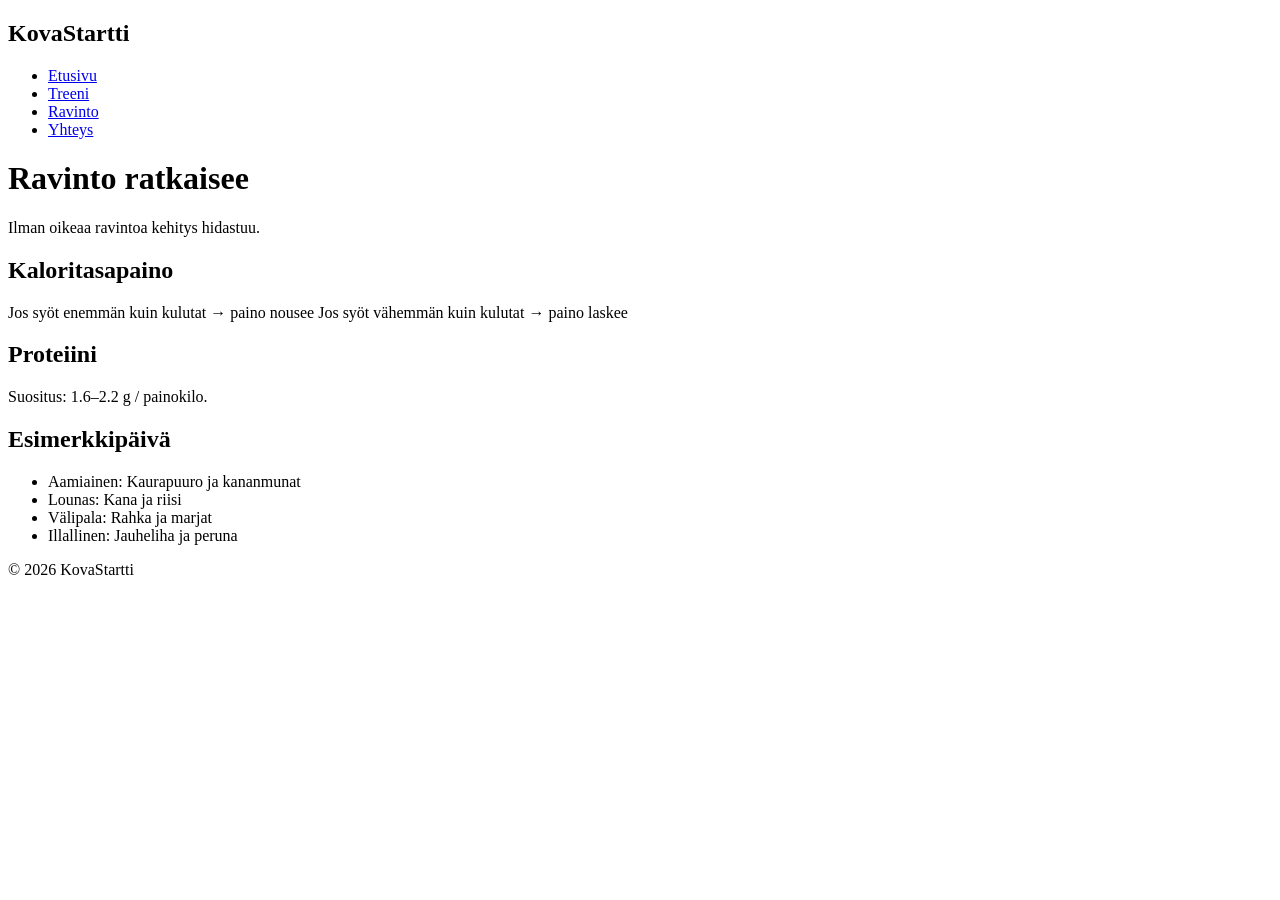
==== ravinto.html @ 3cdd0b9e "Add files via upload" ====
<!DOCTYPE html>
<html lang="fi">

<head>

<meta charset="UTF-8">
<meta name="viewport" content="width=device-width, initial-scale=1.0">

<title>Ravinto lihaskasvuun – KovaStartti</title>

<meta name="description" content="Ravinto-ohjeet lihaskasvuun ja rasvanpolttoon.">

<link rel="stylesheet" href="css/style.css">

</head>

<body>

<header>
<nav>

<h2>KovaStartti</h2>

<ul>

<li><a href="index.html">Etusivu</a></li>
<li><a href="treeni.html">Treeni</a></li>
<li><a href="ravinto.html">Ravinto</a></li>
<li><a href="yhteys.html">Yhteys</a></li>

</ul>

</nav>
</header>

<main>

<h1>Ravinto ratkaisee</h1>

<p>
Ilman oikeaa ravintoa kehitys hidastuu.
</p>

<h2>Kaloritasapaino</h2>

<p>
Jos syöt enemmän kuin kulutat → paino nousee  
Jos syöt vähemmän kuin kulutat → paino laskee
</p>

<h2>Proteiini</h2>

<p>
Suositus: 1.6–2.2 g / painokilo.
</p>

<h2>Esimerkkipäivä</h2>

<ul>

<li>Aamiainen: Kaurapuuro ja kananmunat</li>
<li>Lounas: Kana ja riisi</li>
<li>Välipala: Rahka ja marjat</li>
<li>Illallinen: Jauheliha ja peruna</li>

</ul>

</main>

<footer>

<p>© 2026 KovaStartti</p>

</footer>

</body>

</html>
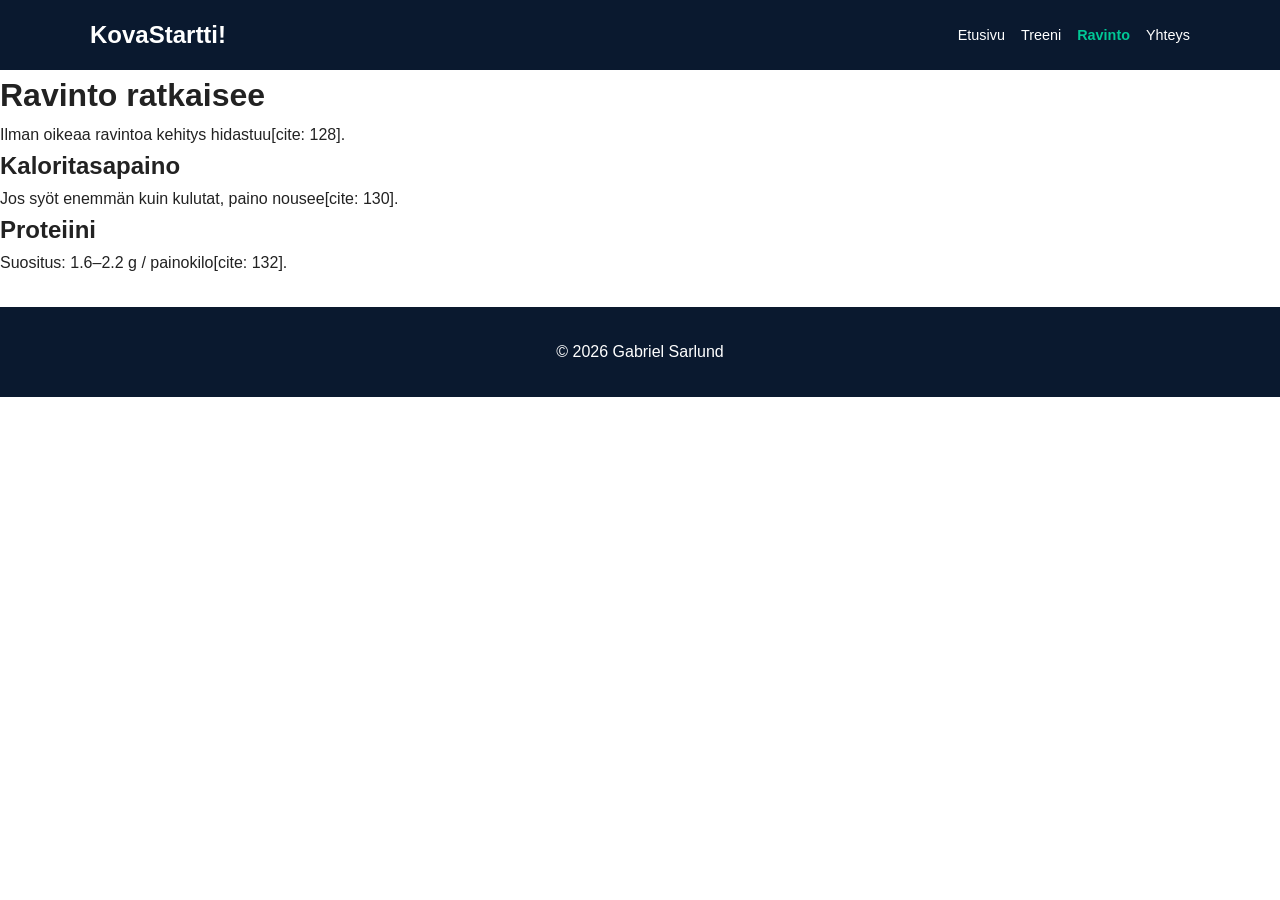
==== commit d2c100d2: "Add files via upload" ====
--- a/ravinto.html
+++ b/ravinto.html
@@ -1,78 +1,21 @@
 <!DOCTYPE html>
 <html lang="fi">
-
 <head>
-
-<meta charset="UTF-8">
-<meta name="viewport" content="width=device-width, initial-scale=1.0">
-
-<title>Ravinto lihaskasvuun – KovaStartti</title>
-
-<meta name="description" content="Ravinto-ohjeet lihaskasvuun ja rasvanpolttoon.">
-
-<link rel="stylesheet" href="css/style.css">
-
+    <meta charset="UTF-8">
+    <meta name="viewport" content="width=device-width, initial-scale=1.0">
+    <title>Ravinto - KovaStartti!</title>
+    <link rel="stylesheet" href="style.css">
 </head>
-
 <body>
-
-<header>
-<nav>
-
-<h2>KovaStartti</h2>
-
-<ul>
-
-<li><a href="index.html">Etusivu</a></li>
-<li><a href="treeni.html">Treeni</a></li>
-<li><a href="ravinto.html">Ravinto</a></li>
-<li><a href="yhteys.html">Yhteys</a></li>
-
-</ul>
-
-</nav>
-</header>
-
-<main>
-
-<h1>Ravinto ratkaisee</h1>
-
-<p>
-Ilman oikeaa ravintoa kehitys hidastuu.
-</p>
-
-<h2>Kaloritasapaino</h2>
-
-<p>
-Jos syöt enemmän kuin kulutat → paino nousee  
-Jos syöt vähemmän kuin kulutat → paino laskee
-</p>
-
-<h2>Proteiini</h2>
-
-<p>
-Suositus: 1.6–2.2 g / painokilo.
-</p>
-
-<h2>Esimerkkipäivä</h2>
-
-<ul>
-
-<li>Aamiainen: Kaurapuuro ja kananmunat</li>
-<li>Lounas: Kana ja riisi</li>
-<li>Välipala: Rahka ja marjat</li>
-<li>Illallinen: Jauheliha ja peruna</li>
-
-</ul>
-
-</main>
-
-<footer>
-
-<p>© 2026 KovaStartti</p>
-
-</footer>
-
+    <header><nav class="navbar"><a href="index.html" class="logo">KovaStartti!</a><ul class="nav-links"><li><a href="index.html">Etusivu</a></li><li><a href="treeni.html">Treeni</a></li><li><a href="ravinto.html" class="active">Ravinto</a></li><li><a href="yhteys.html">Yhteys</a></li></ul></nav></header>
+    <main>
+        <h1>Ravinto ratkaisee</h1>
+        <p>Ilman oikeaa ravintoa kehitys hidastuu[cite: 128].</p>
+        <h2>Kaloritasapaino</h2>
+        <p>Jos syöt enemmän kuin kulutat, paino nousee[cite: 130].</p>
+        <h2>Proteiini</h2>
+        <p>Suositus: 1.6–2.2 g / painokilo[cite: 132].</p>
+    </main>
+    <footer><p>&copy; 2026 Gabriel Sarlund</p></footer>
 </body>
-
 </html>
--- a/style.css
+++ b/style.css
@@ -0,0 +1,38 @@
+:root {
+    --primary: #0A192F;
+    --accent: #00C896;
+    --text: #222222;
+    --white: #FFFFFF;
+}
+
+* { box-sizing: border-box; margin: 0; padding: 0; }
+
+body {
+    font-family: 'Open Sans', sans-serif;
+    color: var(--text);
+    line-height: 1.6;
+}
+
+h1, h2 { font-family: 'Montserrat', sans-serif; }
+
+/* Navigaatio */
+header { background: var(--primary); padding: 1rem; position: sticky; top: 0; z-index: 1000; }
+.navbar { display: flex; justify-content: space-between; align-items: center; max-width: 1100px; margin: 0 auto; }
+.logo { color: var(--white); text-decoration: none; font-weight: bold; font-size: 1.5rem; }
+.nav-links { list-style: none; display: flex; gap: 1rem; }
+.nav-links a { color: var(--white); text-decoration: none; font-size: 0.9rem; }
+.nav-links a.active { color: var(--accent); font-weight: bold; }
+
+/* Hero-osio */
+.hero { background: #f4f4f4; padding: 4rem 1rem; text-align: center; }
+.cta { background: var(--accent); color: var(--white); padding: 0.8rem 1.5rem; border-radius: 5px; text-decoration: none; display: inline-block; margin-top: 1rem; font-weight: bold; }
+
+/* Kortit ja Responsiivisuus */
+.grid { display: grid; grid-template-columns: 1fr; gap: 1.5rem; padding: 2rem 1rem; max-width: 1100px; margin: 0 auto; }
+.card { border: 1px solid #ddd; padding: 1.5rem; border-radius: 8px; text-align: center; }
+
+@media (min-width: 768px) {
+    .grid { grid-template-columns: repeat(3, 1fr); }
+}
+
+footer { background: var(--primary); color: var(--white); text-align: center; padding: 2rem; margin-top: 2rem; }
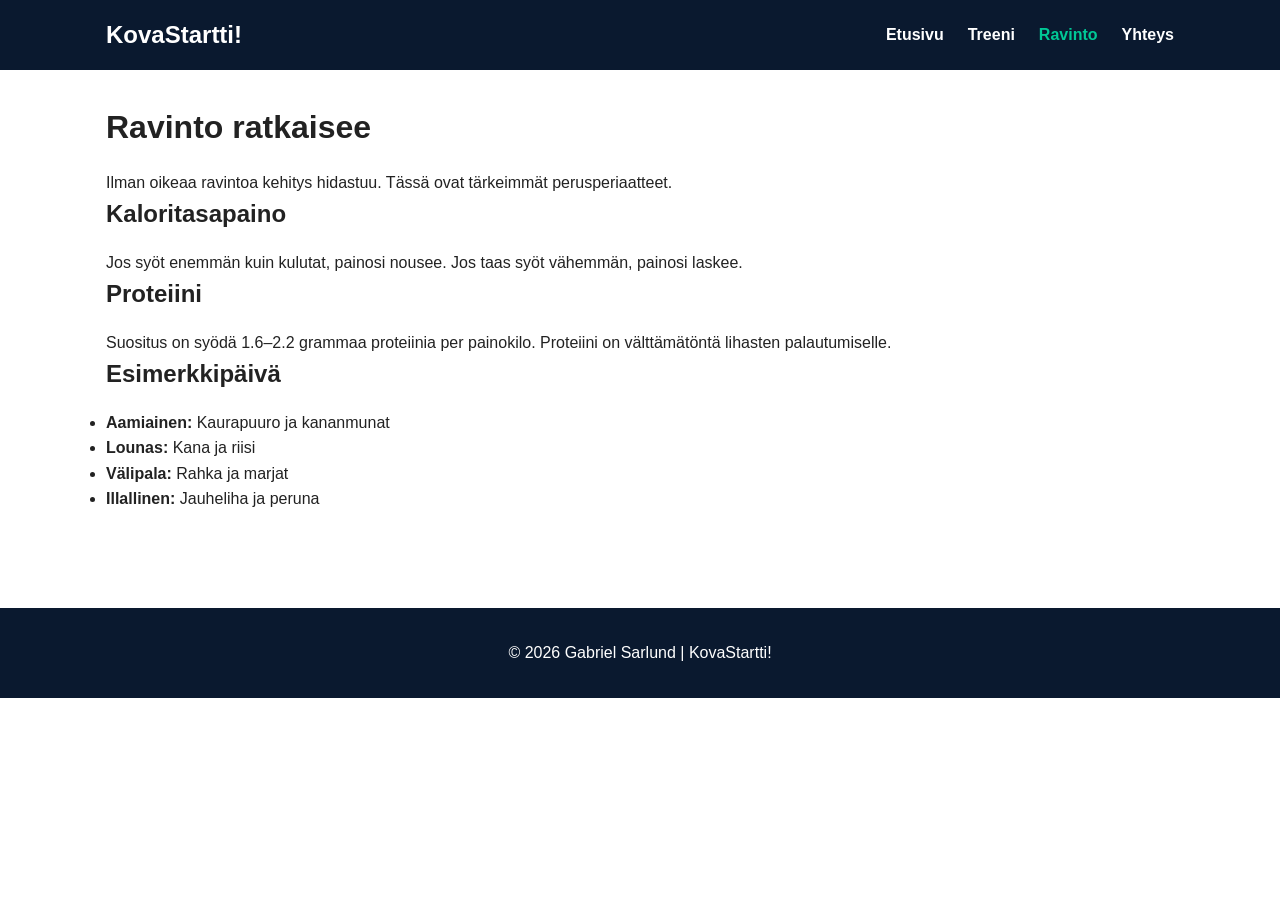
==== commit a41714d0: "Add files via upload Päivitetyt" ====
--- a/ravinto.html
+++ b/ravinto.html
@@ -3,19 +3,44 @@
 <head>
     <meta charset="UTF-8">
     <meta name="viewport" content="width=device-width, initial-scale=1.0">
+    <meta name="description" content="KovaStartti! - Opi ravinnon perusperiaatteet.">
     <title>Ravinto - KovaStartti!</title>
     <link rel="stylesheet" href="style.css">
 </head>
 <body>
-    <header><nav class="navbar"><a href="index.html" class="logo">KovaStartti!</a><ul class="nav-links"><li><a href="index.html">Etusivu</a></li><li><a href="treeni.html">Treeni</a></li><li><a href="ravinto.html" class="active">Ravinto</a></li><li><a href="yhteys.html">Yhteys</a></li></ul></nav></header>
+    <header>
+        <nav class="navbar">
+            <a href="index.html" class="logo">KovaStartti!</a>
+            <ul class="nav-links">
+                <li><a href="index.html">Etusivu</a></li>
+                <li><a href="treeni.html">Treeni</a></li>
+                <li><a href="ravinto.html" class="active">Ravinto</a></li>
+                <li><a href="yhteys.html">Yhteys</a></li>
+            </ul>
+        </nav>
+    </header>
+
     <main>
         <h1>Ravinto ratkaisee</h1>
-        <p>Ilman oikeaa ravintoa kehitys hidastuu[cite: 128].</p>
+        <p>Ilman oikeaa ravintoa kehitys hidastuu. Tässä ovat tärkeimmät perusperiaatteet.</p>
+
         <h2>Kaloritasapaino</h2>
-        <p>Jos syöt enemmän kuin kulutat, paino nousee[cite: 130].</p>
+        <p>Jos syöt enemmän kuin kulutat, painosi nousee. Jos taas syöt vähemmän, painosi laskee.</p>
+
         <h2>Proteiini</h2>
-        <p>Suositus: 1.6–2.2 g / painokilo[cite: 132].</p>
+        <p>Suositus on syödä 1.6–2.2 grammaa proteiinia per painokilo. Proteiini on välttämätöntä lihasten palautumiselle.</p>
+
+        <h2>Esimerkkipäivä</h2>
+        <ul>
+            <li><strong>Aamiainen:</strong> Kaurapuuro ja kananmunat</li>
+            <li><strong>Lounas:</strong> Kana ja riisi</li>
+            <li><strong>Välipala:</strong> Rahka ja marjat</li>
+            <li><strong>Illallinen:</strong> Jauheliha ja peruna</li>
+        </ul>
     </main>
-    <footer><p>&copy; 2026 Gabriel Sarlund</p></footer>
+
+    <footer>
+        <p>&copy; 2026 Gabriel Sarlund | KovaStartti!</p>
+    </footer>
 </body>
 </html>
--- a/style.css
+++ b/style.css
@@ -5,7 +5,11 @@
     --white: #FFFFFF;
 }
 
-* { box-sizing: border-box; margin: 0; padding: 0; }
+* {
+    box-sizing: border-box;
+    margin: 0;
+    padding: 0;
+}
 
 body {
     font-family: 'Open Sans', sans-serif;
@@ -13,26 +17,123 @@
     line-height: 1.6;
 }
 
-h1, h2 { font-family: 'Montserrat', sans-serif; }
+h1, h2 {
+    font-family: 'Montserrat', sans-serif;
+    margin-bottom: 1rem;
+}
 
-/* Navigaatio */
-header { background: var(--primary); padding: 1rem; position: sticky; top: 0; z-index: 1000; }
-.navbar { display: flex; justify-content: space-between; align-items: center; max-width: 1100px; margin: 0 auto; }
-.logo { color: var(--white); text-decoration: none; font-weight: bold; font-size: 1.5rem; }
-.nav-links { list-style: none; display: flex; gap: 1rem; }
-.nav-links a { color: var(--white); text-decoration: none; font-size: 0.9rem; }
-.nav-links a.active { color: var(--accent); font-weight: bold; }
+header {
+    background-color: var(--primary);
+    padding: 1rem 0;
+    position: sticky;
+    top: 0;
+    z-index: 1000;
+}
 
-/* Hero-osio */
-.hero { background: #f4f4f4; padding: 4rem 1rem; text-align: center; }
-.cta { background: var(--accent); color: var(--white); padding: 0.8rem 1.5rem; border-radius: 5px; text-decoration: none; display: inline-block; margin-top: 1rem; font-weight: bold; }
+.navbar {
+    display: flex;
+    justify-content: space-between;
+    align-items: center;
+    max-width: 1100px;
+    margin: 0 auto;
+    padding: 0 1rem;
+}
 
-/* Kortit ja Responsiivisuus */
-.grid { display: grid; grid-template-columns: 1fr; gap: 1.5rem; padding: 2rem 1rem; max-width: 1100px; margin: 0 auto; }
-.card { border: 1px solid #ddd; padding: 1.5rem; border-radius: 8px; text-align: center; }
+.logo {
+    color: var(--white);
+    text-decoration: none;
+    font-weight: bold;
+    font-size: 1.5rem;
+}
+
+.nav-links {
+    list-style: none;
+    display: flex;
+    gap: 1.5rem;
+}
+
+.nav-links a {
+    color: var(--white);
+    text-decoration: none;
+    font-weight: 600;
+}
+
+.nav-links a.active {
+    color: var(--accent);
+}
+
+.hero {
+    background-color: #f4f4f4;
+    padding: 5rem 1rem;
+    text-align: center;
+}
+
+.cta {
+    background-color: var(--accent);
+    color: var(--white);
+    padding: 1rem 2rem;
+    text-decoration: none;
+    border-radius: 5px;
+    display: inline-block;
+    margin-top: 1.5rem;
+    font-weight: bold;
+}
+
+main {
+    max-width: 1100px;
+    margin: 0 auto;
+    padding: 2rem 1rem;
+}
+
+.grid {
+    display: grid;
+    grid-template-columns: 1fr;
+    gap: 2rem;
+    padding: 2rem 0;
+}
+
+.card {
+    padding: 2rem;
+    border: 1px solid #ddd;
+    border-radius: 8px;
+    text-align: center;
+}
+
+form {
+    display: flex;
+    flex-direction: column;
+    gap: 1rem;
+    max-width: 500px;
+    margin: 2rem auto;
+}
+
+input, textarea {
+    padding: 0.8rem;
+    border: 1px solid #ccc;
+    border-radius: 4px;
+    width: 100%;
+}
+
+button {
+    background-color: var(--accent);
+    color: white;
+    border: none;
+    padding: 1rem;
+    cursor: pointer;
+    border-radius: 4px;
+    font-weight: bold;
+}
+
+footer {
+    background-color: var(--primary);
+    color: var(--white);
+    text-align: center;
+    padding: 2rem;
+    margin-top: 4rem;
+}
 
 @media (min-width: 768px) {
-    .grid { grid-template-columns: repeat(3, 1fr); }
-}
-
-footer { background: var(--primary); color: var(--white); text-align: center; padding: 2rem; margin-top: 2rem; }+    .grid {
+        grid-template-columns: repeat(3, 1fr);
+    }
+}
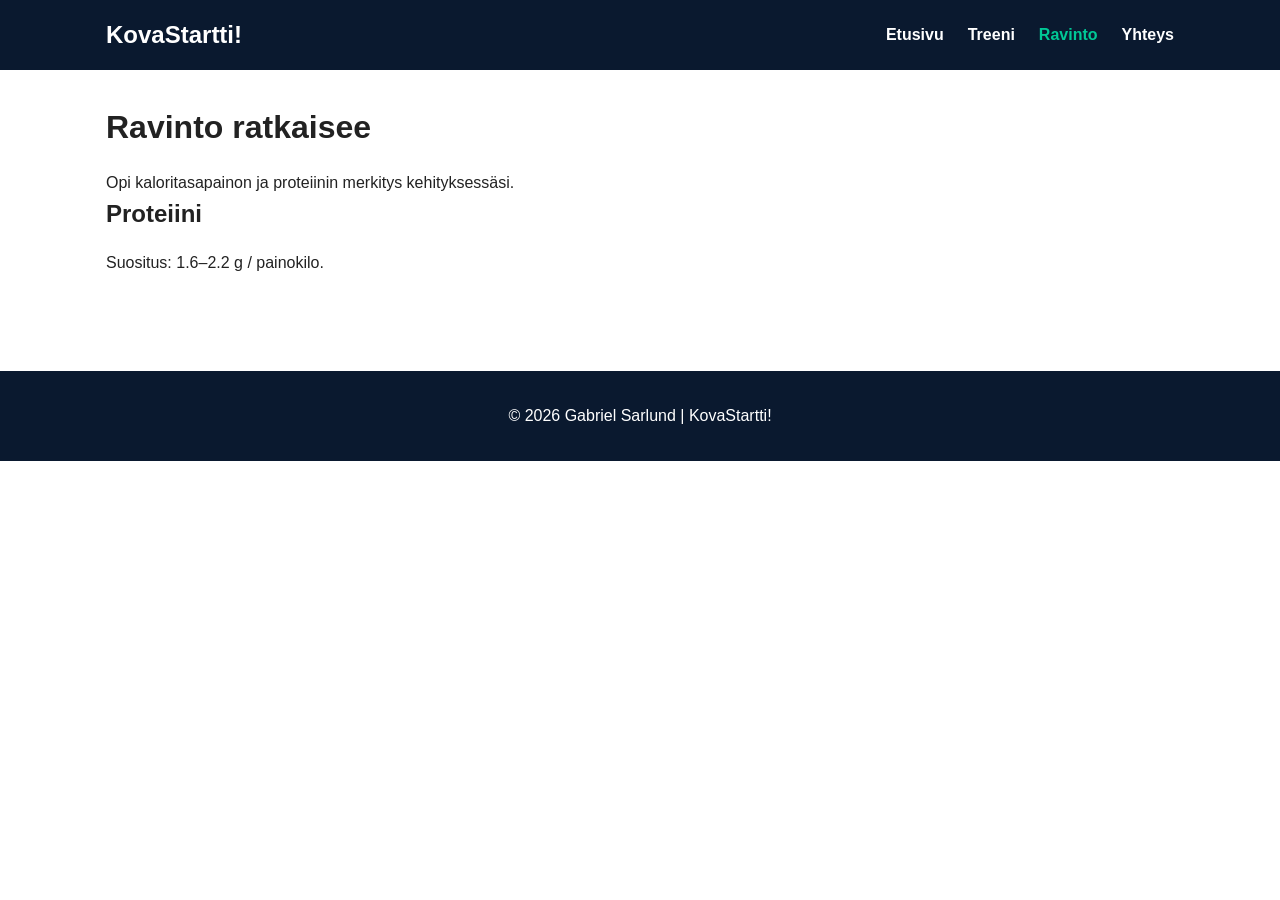
==== commit 355d476b: "Update ravinto.html" ====
--- a/ravinto.html
+++ b/ravinto.html
@@ -3,7 +3,6 @@
 <head>
     <meta charset="UTF-8">
     <meta name="viewport" content="width=device-width, initial-scale=1.0">
-    <meta name="description" content="KovaStartti! - Opi ravinnon perusperiaatteet.">
     <title>Ravinto - KovaStartti!</title>
     <link rel="stylesheet" href="style.css">
 </head>
@@ -19,28 +18,12 @@
             </ul>
         </nav>
     </header>
-
     <main>
         <h1>Ravinto ratkaisee</h1>
-        <p>Ilman oikeaa ravintoa kehitys hidastuu. Tässä ovat tärkeimmät perusperiaatteet.</p>
-
-        <h2>Kaloritasapaino</h2>
-        <p>Jos syöt enemmän kuin kulutat, painosi nousee. Jos taas syöt vähemmän, painosi laskee.</p>
-
+        <p>Opi kaloritasapainon ja proteiinin merkitys kehityksessäsi.</p>
         <h2>Proteiini</h2>
-        <p>Suositus on syödä 1.6–2.2 grammaa proteiinia per painokilo. Proteiini on välttämätöntä lihasten palautumiselle.</p>
-
-        <h2>Esimerkkipäivä</h2>
-        <ul>
-            <li><strong>Aamiainen:</strong> Kaurapuuro ja kananmunat</li>
-            <li><strong>Lounas:</strong> Kana ja riisi</li>
-            <li><strong>Välipala:</strong> Rahka ja marjat</li>
-            <li><strong>Illallinen:</strong> Jauheliha ja peruna</li>
-        </ul>
+        <p>Suositus: 1.6–2.2 g / painokilo.</p>
     </main>
-
-    <footer>
-        <p>&copy; 2026 Gabriel Sarlund | KovaStartti!</p>
-    </footer>
+    <footer><p>&copy; 2026 Gabriel Sarlund | KovaStartti!</p></footer>
 </body>
-</html>+</html>
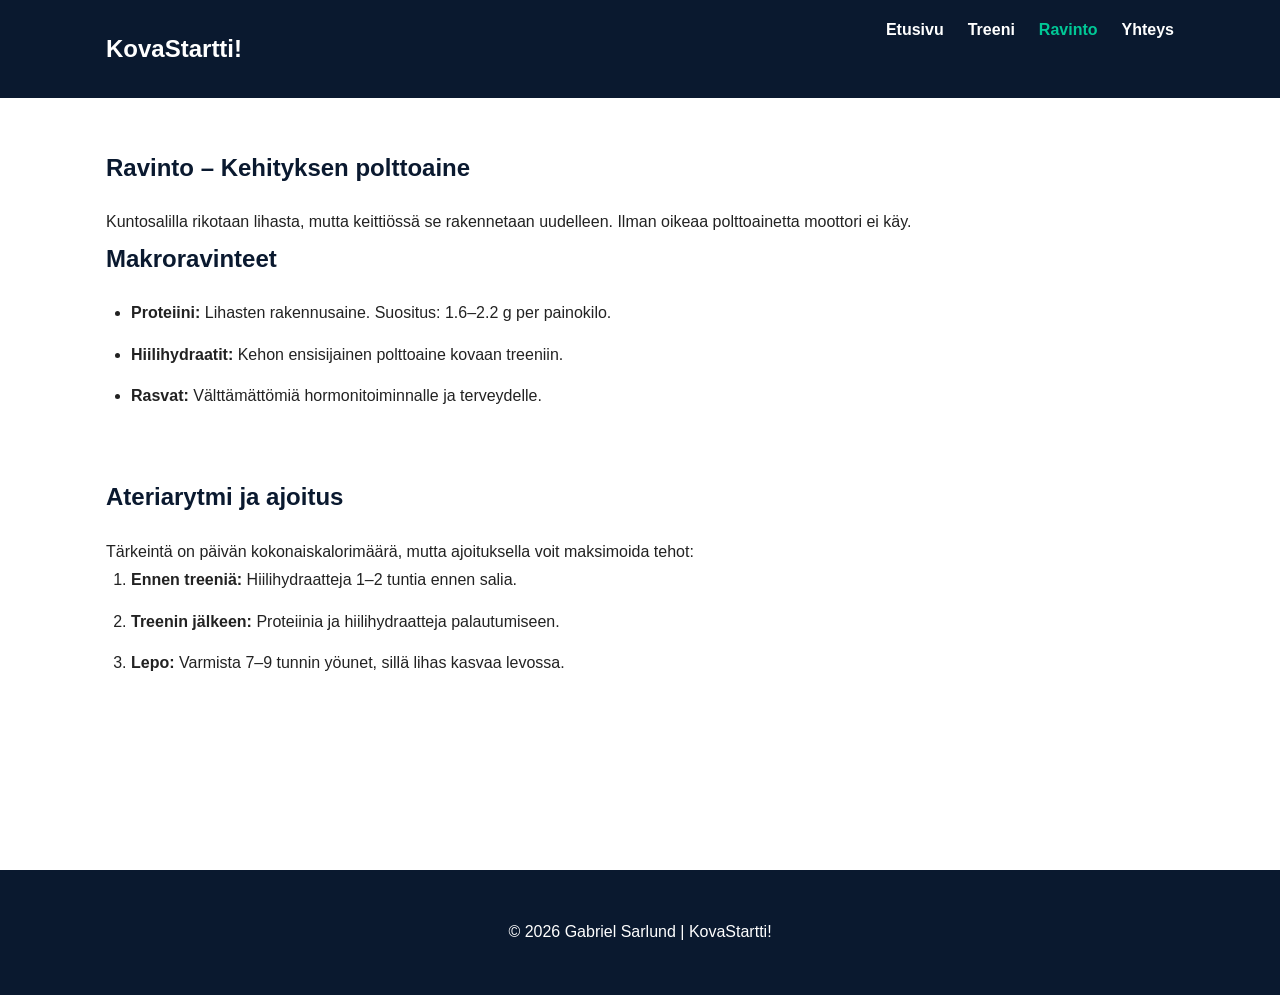
==== commit 1a7d25de: "Update ravinto.html" ====
--- a/ravinto.html
+++ b/ravinto.html
@@ -19,10 +19,27 @@
         </nav>
     </header>
     <main>
-        <h1>Ravinto ratkaisee</h1>
-        <p>Opi kaloritasapainon ja proteiinin merkitys kehityksessäsi.</p>
-        <h2>Proteiini</h2>
-        <p>Suositus: 1.6–2.2 g / painokilo.</p>
+        <section>
+            <h1>Ravinto – Kehityksen polttoaine</h1>
+            <p>Kuntosalilla rikotaan lihasta, mutta keittiössä se rakennetaan uudelleen. Ilman oikeaa polttoainetta moottori ei käy.</p>
+
+            <h2>Makroravinteet</h2>
+            <ul>
+                <li><strong>Proteiini:</strong> Lihasten rakennusaine. Suositus: 1.6–2.2 g per painokilo.</li>
+                <li><strong>Hiilihydraatit:</strong> Kehon ensisijainen polttoaine kovaan treeniin.</li>
+                <li><strong>Rasvat:</strong> Välttämättömiä hormonitoiminnalle ja terveydelle.</li>
+            </ul>
+        </section>
+
+        <section>
+            <h2>Ateriarytmi ja ajoitus</h2>
+            <p>Tärkeintä on päivän kokonaiskalorimäärä, mutta ajoituksella voit maksimoida tehot:</p>
+            <ol>
+                <li><strong>Ennen treeniä:</strong> Hiilihydraatteja 1–2 tuntia ennen salia.</li>
+                <li><strong>Treenin jälkeen:</strong> Proteiinia ja hiilihydraatteja palautumiseen.</li>
+                <li><strong>Lepo:</strong> Varmista 7–9 tunnin yöunet, sillä lihas kasvaa levossa.</li>
+            </ol>
+        </section>
     </main>
     <footer><p>&copy; 2026 Gabriel Sarlund | KovaStartti!</p></footer>
 </body>
--- a/style.css
+++ b/style.css
@@ -5,135 +5,42 @@
     --white: #FFFFFF;
 }
 
-* {
-    box-sizing: border-box;
-    margin: 0;
-    padding: 0;
-}
+* { box-sizing: border-box; margin: 0; padding: 0; }
 
 body {
     font-family: 'Open Sans', sans-serif;
     color: var(--text);
-    line-height: 1.6;
+    line-height: 1.8;
 }
 
-h1, h2 {
-    font-family: 'Montserrat', sans-serif;
-    margin-bottom: 1rem;
-}
+h1, h2, h3 { font-family: 'Montserrat', sans-serif; margin-bottom: 1.2rem; color: var(--primary); }
 
-header {
-    background-color: var(--primary);
-    padding: 1rem 0;
-    position: sticky;
-    top: 0;
-    z-index: 1000;
-}
+header { background-color: var(--primary); padding: 1rem 0; position: sticky; top: 0; z-index: 1000; }
+.navbar { display: flex; justify-content: space-between; align-items: center; max-width: 1100px; margin: 0 auto; padding: 0 1rem; }
+.logo { color: var(--white); text-decoration: none; font-weight: bold; font-size: 1.5rem; }
+.nav-links { list-style: none; display: flex; gap: 1.5rem; }
+.nav-links a { color: var(--white); text-decoration: none; font-weight: 600; }
+.nav-links a.active { color: var(--accent); }
 
-.navbar {
-    display: flex;
-    justify-content: space-between;
-    align-items: center;
-    max-width: 1100px;
-    margin: 0 auto;
-    padding: 0 1rem;
-}
+main { max-width: 1100px; margin: 0 auto; padding: 3rem 1rem; }
 
-.logo {
-    color: var(--white);
-    text-decoration: none;
-    font-weight: bold;
-    font-size: 1.5rem;
-}
+.hero { background-color: #f4f4f4; padding: 5rem 1.5rem; text-align: center; border-bottom: 3px solid var(--accent); }
+.cta { background-color: var(--accent); color: var(--white); padding: 1rem 2.5rem; text-decoration: none; border-radius: 5px; display: inline-block; margin-top: 1.5rem; font-weight: bold; transition: transform 0.2s; }
+.cta:hover { transform: scale(1.05); }
 
-.nav-links {
-    list-style: none;
-    display: flex;
-    gap: 1.5rem;
-}
+.grid { display: grid; grid-template-columns: 1fr; gap: 2rem; margin: 3rem 0; }
+.card { padding: 2.5rem; border: 1px solid #ddd; border-radius: 12px; text-align: center; box-shadow: 0 4px 6px rgba(0,0,0,0.05); }
 
-.nav-links a {
-    color: var(--white);
-    text-decoration: none;
-    font-weight: 600;
-}
+section { margin-bottom: 4rem; }
+ul, ol { margin-left: 25px; margin-bottom: 1.5rem; }
+li { margin-bottom: 0.8rem; }
 
-.nav-links a.active {
-    color: var(--accent);
-}
+form { display: flex; flex-direction: column; gap: 1.2rem; max-width: 600px; margin: 2rem auto; }
+input, textarea { padding: 1rem; border: 1px solid #ccc; border-radius: 6px; font-size: 1rem; }
+button { background-color: var(--accent); color: white; border: none; padding: 1.2rem; cursor: pointer; border-radius: 6px; font-weight: bold; font-size: 1.1rem; }
 
-.hero {
-    background-color: #f4f4f4;
-    padding: 5rem 1rem;
-    text-align: center;
-}
-
-.cta {
-    background-color: var(--accent);
-    color: var(--white);
-    padding: 1rem 2rem;
-    text-decoration: none;
-    border-radius: 5px;
-    display: inline-block;
-    margin-top: 1.5rem;
-    font-weight: bold;
-}
-
-main {
-    max-width: 1100px;
-    margin: 0 auto;
-    padding: 2rem 1rem;
-}
-
-.grid {
-    display: grid;
-    grid-template-columns: 1fr;
-    gap: 2rem;
-    padding: 2rem 0;
-}
-
-.card {
-    padding: 2rem;
-    border: 1px solid #ddd;
-    border-radius: 8px;
-    text-align: center;
-}
-
-form {
-    display: flex;
-    flex-direction: column;
-    gap: 1rem;
-    max-width: 500px;
-    margin: 2rem auto;
-}
-
-input, textarea {
-    padding: 0.8rem;
-    border: 1px solid #ccc;
-    border-radius: 4px;
-    width: 100%;
-}
-
-button {
-    background-color: var(--accent);
-    color: white;
-    border: none;
-    padding: 1rem;
-    cursor: pointer;
-    border-radius: 4px;
-    font-weight: bold;
-}
-
-footer {
-    background-color: var(--primary);
-    color: var(--white);
-    text-align: center;
-    padding: 2rem;
-    margin-top: 4rem;
-}
+footer { background-color: var(--primary); color: var(--white); text-align: center; padding: 3rem; margin-top: 5rem; }
 
 @media (min-width: 768px) {
-    .grid {
-        grid-template-columns: repeat(3, 1fr);
-    }
-}+    .grid { grid-template-columns: repeat(3, 1fr); }
+}
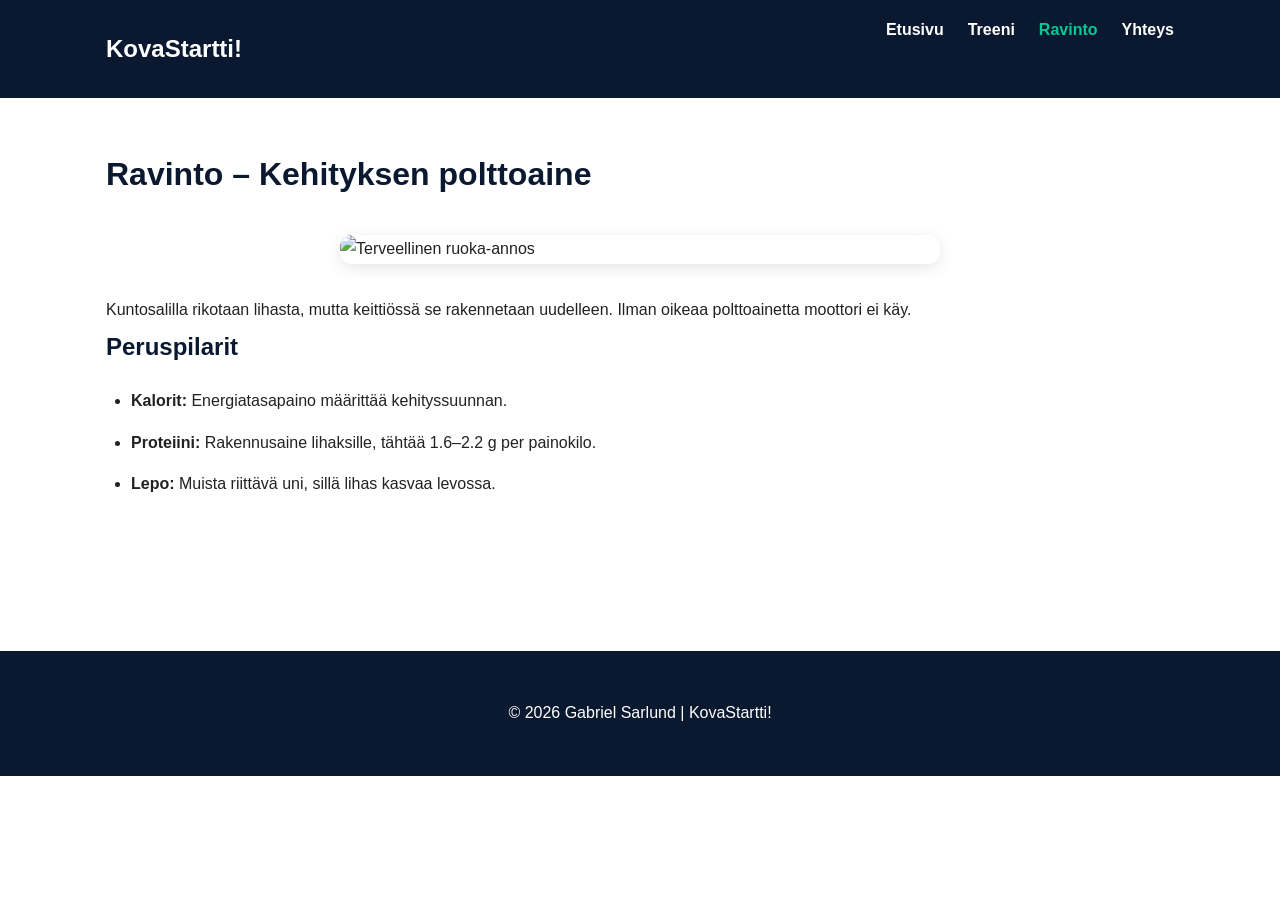
==== commit 12a07ae4: "Update ravinto.html" ====
--- a/ravinto.html
+++ b/ravinto.html
@@ -19,27 +19,15 @@
         </nav>
     </header>
     <main>
-        <section>
-            <h1>Ravinto – Kehityksen polttoaine</h1>
-            <p>Kuntosalilla rikotaan lihasta, mutta keittiössä se rakennetaan uudelleen. Ilman oikeaa polttoainetta moottori ei käy.</p>
-
-            <h2>Makroravinteet</h2>
-            <ul>
-                <li><strong>Proteiini:</strong> Lihasten rakennusaine. Suositus: 1.6–2.2 g per painokilo.</li>
-                <li><strong>Hiilihydraatit:</strong> Kehon ensisijainen polttoaine kovaan treeniin.</li>
-                <li><strong>Rasvat:</strong> Välttämättömiä hormonitoiminnalle ja terveydelle.</li>
-            </ul>
-        </section>
-
-        <section>
-            <h2>Ateriarytmi ja ajoitus</h2>
-            <p>Tärkeintä on päivän kokonaiskalorimäärä, mutta ajoituksella voit maksimoida tehot:</p>
-            <ol>
-                <li><strong>Ennen treeniä:</strong> Hiilihydraatteja 1–2 tuntia ennen salia.</li>
-                <li><strong>Treenin jälkeen:</strong> Proteiinia ja hiilihydraatteja palautumiseen.</li>
-                <li><strong>Lepo:</strong> Varmista 7–9 tunnin yöunet, sillä lihas kasvaa levossa.</li>
-            </ol>
-        </section>
+        <h1>Ravinto – Kehityksen polttoaine</h1>
+        <img src="ravinto.jpg" alt="Terveellinen ruoka-annos" class="content-img">
+        <p>Kuntosalilla rikotaan lihasta, mutta keittiössä se rakennetaan uudelleen. Ilman oikeaa polttoainetta moottori ei käy.</p>
+        <h2>Peruspilarit</h2>
+        <ul>
+            <li><strong>Kalorit:</strong> Energiatasapaino määrittää kehityssuunnan.</li>
+            <li><strong>Proteiini:</strong> Rakennusaine lihaksille, tähtää 1.6–2.2 g per painokilo.</li>
+            <li><strong>Lepo:</strong> Muista riittävä uni, sillä lihas kasvaa levossa.</li>
+        </ul>
     </main>
     <footer><p>&copy; 2026 Gabriel Sarlund | KovaStartti!</p></footer>
 </body>
--- a/style.css
+++ b/style.css
@@ -5,7 +5,11 @@
     --white: #FFFFFF;
 }
 
-* { box-sizing: border-box; margin: 0; padding: 0; }
+* { 
+    box-sizing: border-box; 
+    margin: 0; 
+    padding: 0; 
+}
 
 body {
     font-family: 'Open Sans', sans-serif;
@@ -13,34 +17,162 @@
     line-height: 1.8;
 }
 
-h1, h2, h3 { font-family: 'Montserrat', sans-serif; margin-bottom: 1.2rem; color: var(--primary); }
+h1, h2, h3 { 
+    font-family: 'Montserrat', sans-serif; 
+    margin-bottom: 1.2rem; 
+    color: var(--primary); 
+}
 
-header { background-color: var(--primary); padding: 1rem 0; position: sticky; top: 0; z-index: 1000; }
-.navbar { display: flex; justify-content: space-between; align-items: center; max-width: 1100px; margin: 0 auto; padding: 0 1rem; }
-.logo { color: var(--white); text-decoration: none; font-weight: bold; font-size: 1.5rem; }
-.nav-links { list-style: none; display: flex; gap: 1.5rem; }
-.nav-links a { color: var(--white); text-decoration: none; font-weight: 600; }
-.nav-links a.active { color: var(--accent); }
+header { 
+    background-color: var(--primary); 
+    padding: 1rem 0; 
+    position: sticky; 
+    top: 0; 
+    z-index: 1000; 
+}
 
-main { max-width: 1100px; margin: 0 auto; padding: 3rem 1rem; }
+.navbar { 
+    display: flex; 
+    justify-content: space-between; 
+    align-items: center; 
+    max-width: 1100px; 
+    margin: 0 auto; 
+    padding: 0 1rem; 
+}
 
-.hero { background-color: #f4f4f4; padding: 5rem 1.5rem; text-align: center; border-bottom: 3px solid var(--accent); }
-.cta { background-color: var(--accent); color: var(--white); padding: 1rem 2.5rem; text-decoration: none; border-radius: 5px; display: inline-block; margin-top: 1.5rem; font-weight: bold; transition: transform 0.2s; }
-.cta:hover { transform: scale(1.05); }
+.logo { 
+    color: var(--white); 
+    text-decoration: none; 
+    font-weight: bold; 
+    font-size: 1.5rem; 
+}
 
-.grid { display: grid; grid-template-columns: 1fr; gap: 2rem; margin: 3rem 0; }
-.card { padding: 2.5rem; border: 1px solid #ddd; border-radius: 12px; text-align: center; box-shadow: 0 4px 6px rgba(0,0,0,0.05); }
+.nav-links { 
+    list-style: none; 
+    display: flex; 
+    gap: 1.5rem; 
+}
 
-section { margin-bottom: 4rem; }
-ul, ol { margin-left: 25px; margin-bottom: 1.5rem; }
-li { margin-bottom: 0.8rem; }
+.nav-links a { 
+    color: var(--white); 
+    text-decoration: none; 
+    font-weight: 600; 
+}
 
-form { display: flex; flex-direction: column; gap: 1.2rem; max-width: 600px; margin: 2rem auto; }
-input, textarea { padding: 1rem; border: 1px solid #ccc; border-radius: 6px; font-size: 1rem; }
-button { background-color: var(--accent); color: white; border: none; padding: 1.2rem; cursor: pointer; border-radius: 6px; font-weight: bold; font-size: 1.1rem; }
+.nav-links a.active { 
+    color: var(--accent); 
+}
 
-footer { background-color: var(--primary); color: var(--white); text-align: center; padding: 3rem; margin-top: 5rem; }
+main { 
+    max-width: 1100px; 
+    margin: 0 auto; 
+    padding: 3rem 1rem; 
+}
+
+img {
+    max-width: 100%;
+    height: auto;
+    border-radius: 12px;
+    display: block;
+    margin: 2rem auto;
+    box-shadow: 0 4px 15px rgba(0,0,0,0.1);
+}
+
+.hero-img { 
+    width: 800px; 
+}
+
+.content-img { 
+    width: 600px; 
+}
+
+.hero { 
+    background-color: #f4f4f4; 
+    padding: 5rem 1.5rem; 
+    text-align: center; 
+    border-bottom: 3px solid var(--accent); 
+}
+
+.cta { 
+    background-color: var(--accent); 
+    color: var(--white); 
+    padding: 1rem 2.5rem; 
+    text-decoration: none; 
+    border-radius: 5px; 
+    display: inline-block; 
+    margin-top: 1.5rem; 
+    font-weight: bold; 
+    transition: transform 0.2s; 
+}
+
+.cta:hover { 
+    transform: scale(1.05); 
+}
+
+.grid { 
+    display: grid; 
+    grid-template-columns: 1fr; 
+    gap: 2rem; 
+    margin: 3rem 0; 
+}
+
+.card { 
+    padding: 2.5rem; 
+    border: 1px solid #ddd; 
+    border-radius: 12px; 
+    text-align: center; 
+    box-shadow: 0 4px 6px rgba(0,0,0,0.05); 
+}
+
+section { 
+    margin-bottom: 4rem; 
+}
+
+ul, ol { 
+    margin-left: 25px; 
+    margin-bottom: 1.5rem; 
+}
+
+li { 
+    margin-bottom: 0.8rem; 
+}
+
+form { 
+    display: flex; 
+    flex-direction: column; 
+    gap: 1.2rem; 
+    max-width: 600px; 
+    margin: 2rem auto; 
+}
+
+input, textarea { 
+    padding: 1rem; 
+    border: 1px solid #ccc; 
+    border-radius: 6px; 
+    font-size: 1rem; 
+}
+
+button { 
+    background-color: var(--accent); 
+    color: white; 
+    border: none; 
+    padding: 1.2rem; 
+    cursor: pointer; 
+    border-radius: 6px; 
+    font-weight: bold; 
+    font-size: 1.1rem; 
+}
+
+footer { 
+    background-color: var(--primary); 
+    color: var(--white); 
+    text-align: center; 
+    padding: 3rem; 
+    margin-top: 5rem; 
+}
 
 @media (min-width: 768px) {
-    .grid { grid-template-columns: repeat(3, 1fr); }
+    .grid { 
+        grid-template-columns: repeat(3, 1fr); 
+    }
 }
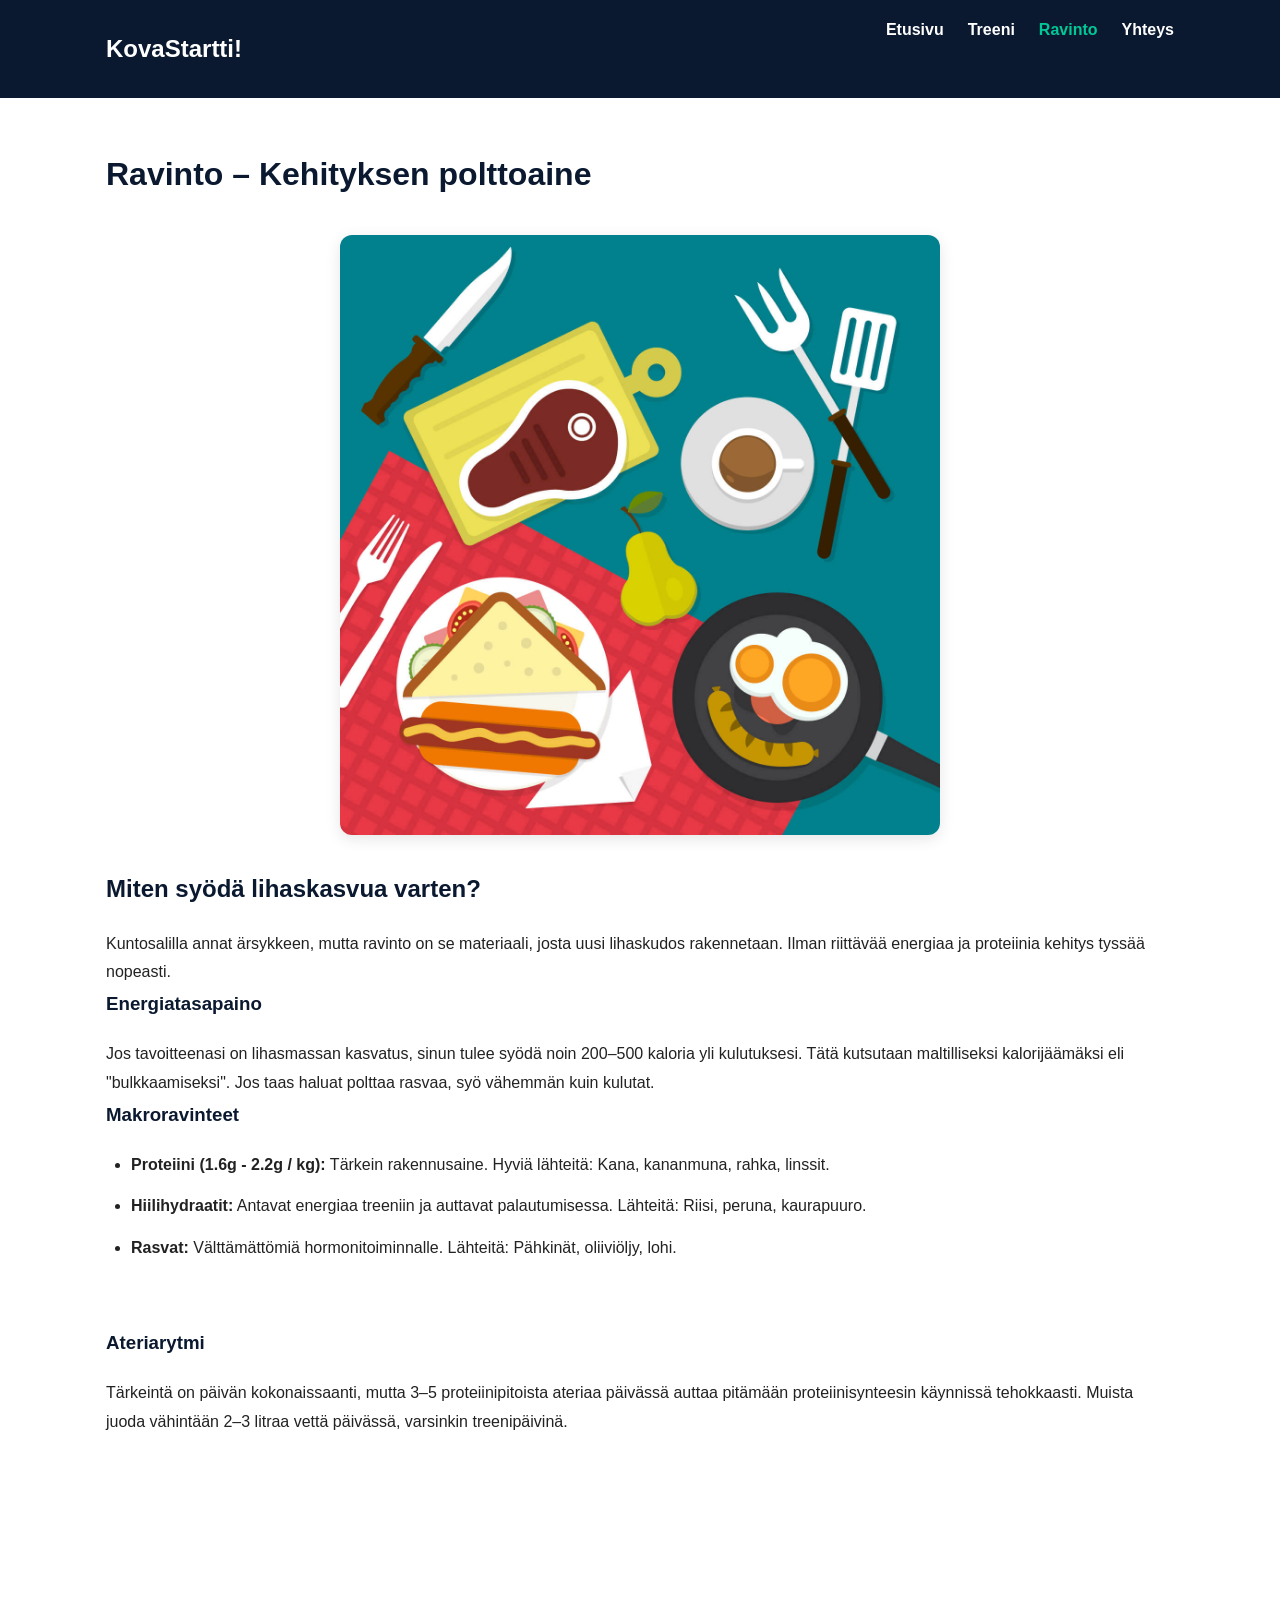
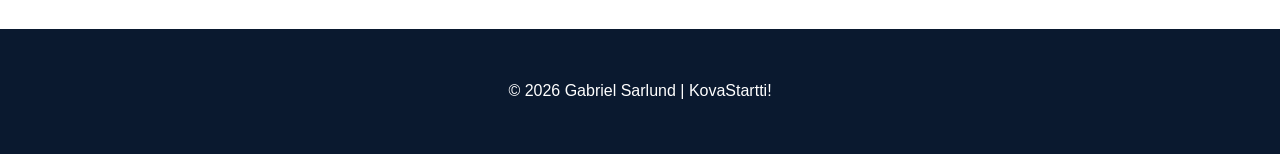
==== commit c17dad5e: "Update ravinto.html" ====
--- a/ravinto.html
+++ b/ravinto.html
@@ -20,14 +20,27 @@
     </header>
     <main>
         <h1>Ravinto – Kehityksen polttoaine</h1>
-        <img src="ravinto.jpg" alt="Terveellinen ruoka-annos" class="content-img">
-        <p>Kuntosalilla rikotaan lihasta, mutta keittiössä se rakennetaan uudelleen. Ilman oikeaa polttoainetta moottori ei käy.</p>
-        <h2>Peruspilarit</h2>
-        <ul>
-            <li><strong>Kalorit:</strong> Energiatasapaino määrittää kehityssuunnan.</li>
-            <li><strong>Proteiini:</strong> Rakennusaine lihaksille, tähtää 1.6–2.2 g per painokilo.</li>
-            <li><strong>Lepo:</strong> Muista riittävä uni, sillä lihas kasvaa levossa.</li>
-        </ul>
+        <img src="ravinto.jpg" alt="Flat design terveellinen ateria" class="content-img">
+        
+        <section>
+            <h2>Miten syödä lihaskasvua varten?</h2>
+            <p>Kuntosalilla annat ärsykkeen, mutta ravinto on se materiaali, josta uusi lihaskudos rakennetaan. Ilman riittävää energiaa ja proteiinia kehitys tyssää nopeasti.</p>
+            
+            <h3>Energiatasapaino</h3>
+            <p>Jos tavoitteenasi on lihasmassan kasvatus, sinun tulee syödä noin 200–500 kaloria yli kulutuksesi. Tätä kutsutaan maltilliseksi kalorijäämäksi eli "bulkkaamiseksi". Jos taas haluat polttaa rasvaa, syö vähemmän kuin kulutat.</p>
+
+            <h3>Makroravinteet</h3>
+            <ul>
+                <li><strong>Proteiini (1.6g - 2.2g / kg):</strong> Tärkein rakennusaine. Hyviä lähteitä: Kana, kananmuna, rahka, linssit.</li>
+                <li><strong>Hiilihydraatit:</strong> Antavat energiaa treeniin ja auttavat palautumisessa. Lähteitä: Riisi, peruna, kaurapuuro.</li>
+                <li><strong>Rasvat:</strong> Välttämättömiä hormonitoiminnalle. Lähteitä: Pähkinät, oliiviöljy, lohi.</li>
+            </ul>
+        </section>
+
+        <section>
+            <h3>Ateriarytmi</h3>
+            <p>Tärkeintä on päivän kokonaissaanti, mutta 3–5 proteiinipitoista ateriaa päivässä auttaa pitämään proteiinisynteesin käynnissä tehokkaasti. Muista juoda vähintään 2–3 litraa vettä päivässä, varsinkin treenipäivinä.</p>
+        </section>
     </main>
     <footer><p>&copy; 2026 Gabriel Sarlund | KovaStartti!</p></footer>
 </body>
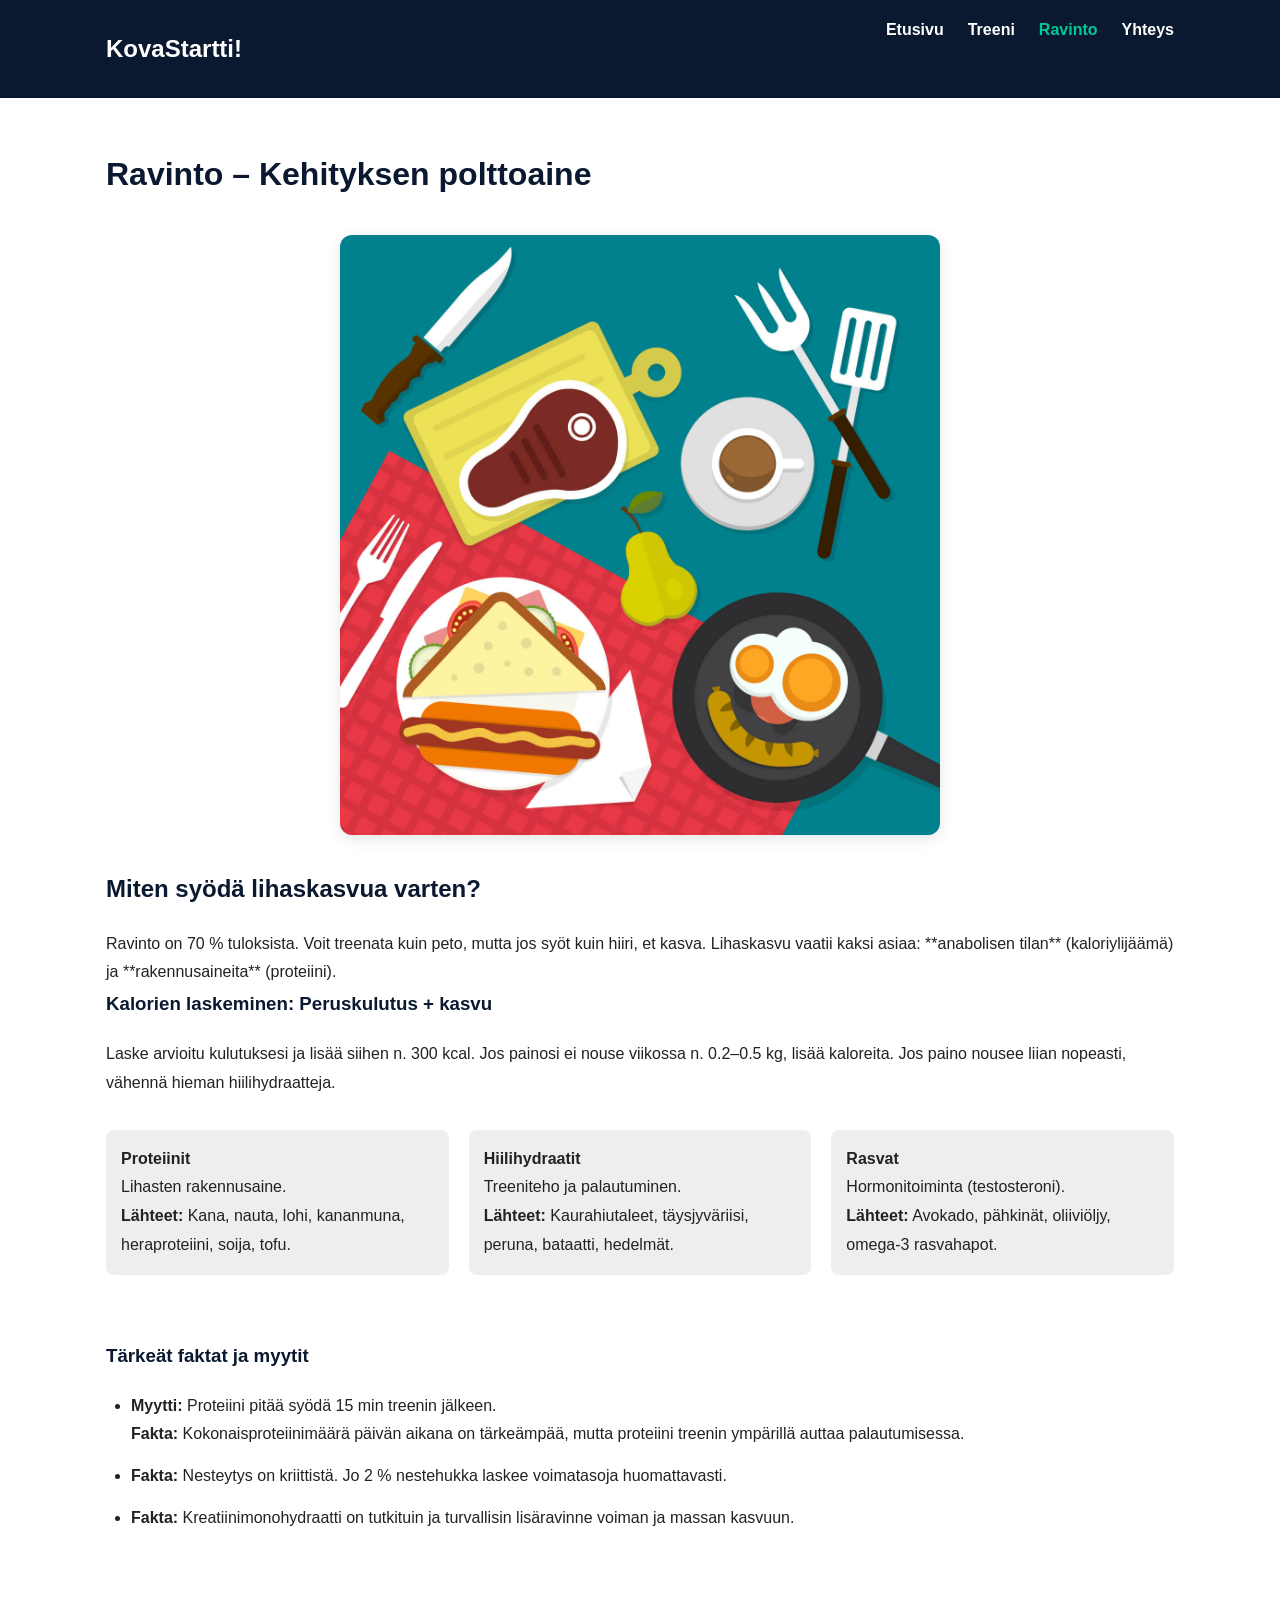
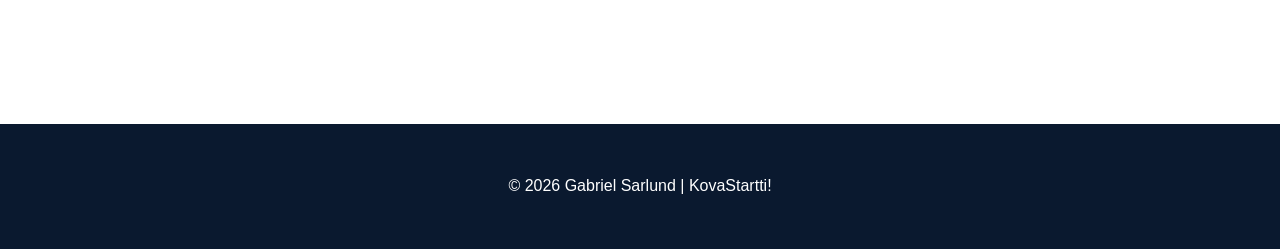
==== commit 50ff9ea0: "Update ravinto.html" ====
--- a/ravinto.html
+++ b/ravinto.html
@@ -24,22 +24,34 @@
         
         <section>
             <h2>Miten syödä lihaskasvua varten?</h2>
-            <p>Kuntosalilla annat ärsykkeen, mutta ravinto on se materiaali, josta uusi lihaskudos rakennetaan. Ilman riittävää energiaa ja proteiinia kehitys tyssää nopeasti.</p>
+            <p>Ravinto on 70 % tuloksista. Voit treenata kuin peto, mutta jos syöt kuin hiiri, et kasva. Lihaskasvu vaatii kaksi asiaa: **anabolisen tilan** (kaloriylijäämä) ja **rakennusaineita** (proteiini).</p>
             
-            <h3>Energiatasapaino</h3>
-            <p>Jos tavoitteenasi on lihasmassan kasvatus, sinun tulee syödä noin 200–500 kaloria yli kulutuksesi. Tätä kutsutaan maltilliseksi kalorijäämäksi eli "bulkkaamiseksi". Jos taas haluat polttaa rasvaa, syö vähemmän kuin kulutat.</p>
+            <h3>Kalorien laskeminen: Peruskulutus + kasvu</h3>
+            <p>Laske arvioitu kulutuksesi ja lisää siihen n. 300 kcal. Jos painosi ei nouse viikossa n. 0.2–0.5 kg, lisää kaloreita. Jos paino nousee liian nopeasti, vähennä hieman hiilihydraatteja.</p>
 
-            <h3>Makroravinteet</h3>
-            <ul>
-                <li><strong>Proteiini (1.6g - 2.2g / kg):</strong> Tärkein rakennusaine. Hyviä lähteitä: Kana, kananmuna, rahka, linssit.</li>
-                <li><strong>Hiilihydraatit:</strong> Antavat energiaa treeniin ja auttavat palautumisessa. Lähteitä: Riisi, peruna, kaurapuuro.</li>
-                <li><strong>Rasvat:</strong> Välttämättömiä hormonitoiminnalle. Lähteitä: Pähkinät, oliiviöljy, lohi.</li>
-            </ul>
+            <div style="display: grid; grid-template-columns: repeat(auto-fit, minmax(250px, 1fr)); gap: 20px; margin: 2rem 0;">
+                <div style="padding: 15px; background: #eee; border-radius: 8px;">
+                    <h4>Proteiinit</h4>
+                    <p>Lihasten rakennusaine. <br><strong>Lähteet:</strong> Kana, nauta, lohi, kananmuna, heraproteiini, soija, tofu.</p>
+                </div>
+                <div style="padding: 15px; background: #eee; border-radius: 8px;">
+                    <h4>Hiilihydraatit</h4>
+                    <p>Treeniteho ja palautuminen. <br><strong>Lähteet:</strong> Kaurahiutaleet, täysjyväriisi, peruna, bataatti, hedelmät.</p>
+                </div>
+                <div style="padding: 15px; background: #eee; border-radius: 8px;">
+                    <h4>Rasvat</h4>
+                    <p>Hormonitoiminta (testosteroni). <br><strong>Lähteet:</strong> Avokado, pähkinät, oliiviöljy, omega-3 rasvahapot.</p>
+                </div>
+            </div>
         </section>
 
         <section>
-            <h3>Ateriarytmi</h3>
-            <p>Tärkeintä on päivän kokonaissaanti, mutta 3–5 proteiinipitoista ateriaa päivässä auttaa pitämään proteiinisynteesin käynnissä tehokkaasti. Muista juoda vähintään 2–3 litraa vettä päivässä, varsinkin treenipäivinä.</p>
+            <h3>Tärkeät faktat ja myytit</h3>
+            <ul>
+                <li><strong>Myytti:</strong> Proteiini pitää syödä 15 min treenin jälkeen. <br><strong>Fakta:</strong> Kokonaisproteiinimäärä päivän aikana on tärkeämpää, mutta proteiini treenin ympärillä auttaa palautumisessa.</li>
+                <li><strong>Fakta:</strong> Nesteytys on kriittistä. Jo 2 % nestehukka laskee voimatasoja huomattavasti.</li>
+                <li><strong>Fakta:</strong> Kreatiinimonohydraatti on tutkituin ja turvallisin lisäravinne voiman ja massan kasvuun.</li>
+            </ul>
         </section>
     </main>
     <footer><p>&copy; 2026 Gabriel Sarlund | KovaStartti!</p></footer>
